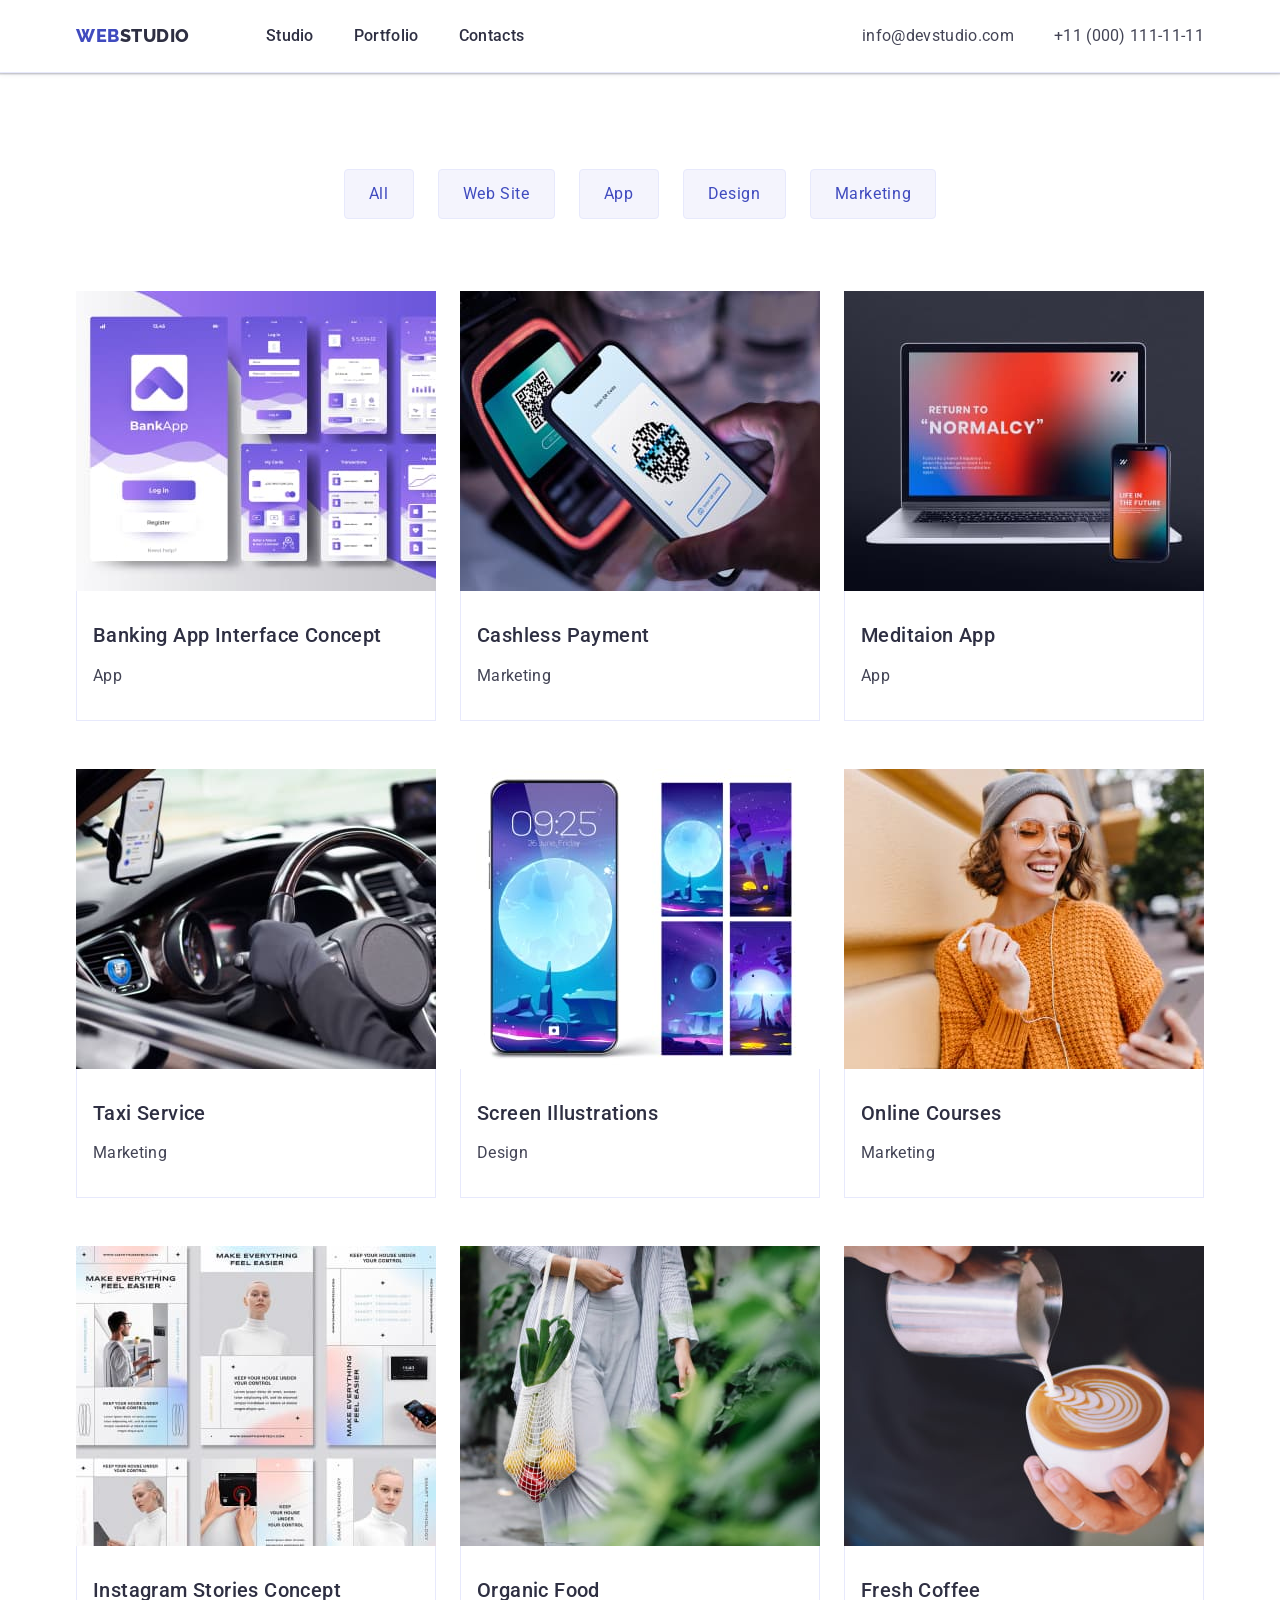
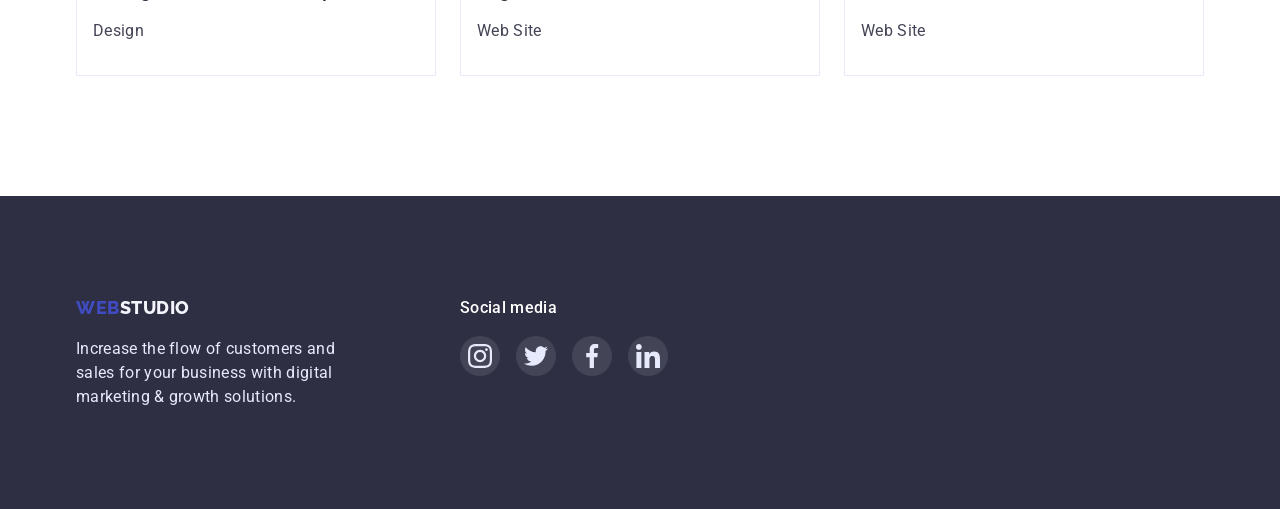
==== portfolio.html @ be3b5464 "Initial commit" ====
<!DOCTYPE html>
<html lang="en">
  <head>
    <meta charset="UTF-8" />
    <meta http-equiv="X-UA-Compatible" content="IE=edge" />
    <meta name="viewport" content="width=device-width, initial-scale=1.0" />
    <title>WebStudio</title>
    <!-- Fonts -->
    <link rel="preconnect" href="https://fonts.googleapis.com" />
    <link rel="preconnect" href="https://fonts.gstatic.com" crossorigin />
    <link
      href="https://fonts.googleapis.com/css2?family=Raleway:wght@800&family=Roboto:wght@400;500;700;900&display=swap"
      rel="stylesheet"
    />
    <!-- Modern normalize -->
    <link
      rel="stylesheet"
      href="https://cdnjs.cloudflare.com/ajax/libs/modern-normalize/1.1.0/modern-normalize.min.css"
      integrity="sha512-wpPYUAdjBVSE4KJnH1VR1HeZfpl1ub8YT/NKx4PuQ5NmX2tKuGu6U/JRp5y+Y8XG2tV+wKQpNHVUX03MfMFn9Q=="
      crossorigin="anonymous"
      referrerpolicy="no-referrer"
    />
    <!-- CSS внешняя таблица стилей -->
    <link rel="stylesheet" href="./css/styles.css" />
  </head>

  <body>
    <!-- Header -->
    <header class="header">
      <div class="header-container container">
        <nav class="nav">
          <a class="logo" href="./index.html">Web<span class="accent-head">Studio</span></a>
          <ul class="nav-list list">
            <li class="nav-item">
              <a class="nav-link" href="./index.html">Studio</a>
            </li>
            <li class="nav-item">
              <a class="nav-link" href="./portfolio.html">Portfolio</a>
            </li>
            <li class="nav-item">
              <a class="nav-link" href="#">Contacts</a>
            </li>
          </ul>
        </nav>
        <address>
          <ul class="address list">
            <li class="address-list">
              <a class="address-link" href="mailto:info@devstudio.com">info@devstudio.com</a>
            </li>
            <li class="address-list">
              <a class="address-link" href="tel:+110001111111">+11 (000) 111-11-11</a>
            </li>
          </ul>
        </address>
      </div>
    </header>

    <main>
      <!-- Filter button -->
      <section class="section portfolio">
        <div class="container">
          <h1 hidden>Portfolio</h1>
          <ul class="filter list">
            <li class="item">
              <button class="filter-btn" type="button">All</button>
            </li>
            <li class="item">
              <button class="filter-btn" type="button">Web Site</button>
            </li>
            <li class="item">
              <button class="filter-btn" type="button">App</button>
            </li>
            <li class="item">
              <button class="filter-btn" type="button">Design</button>
            </li>
            <li class="item">
              <button class="filter-btn" type="button">Marketing</button>
            </li>
          </ul>
          <!-- Projects -->
          <ul class="filter-list list">
            <li class="filter-list-item">
              <a class="filter-list-box" href="">
                <img
                  class="filter-list-image"
                  src="./images/1-banking-app.jpg"
                  alt="Banking App Interface"
                  width="360"
                  height="300"
                />
                <div class="filter-box">
                  <h2 class="filter-subtitle">Banking App Interface Concept</h2>
                  <p class="filter-description">App</p>
                </div>
              </a>
            </li>
            <li class="filter-list-item">
              <a class="filter-list-box" href="">
                <img
                  class="filter-list-image"
                  src="./images/2-cashless-pay.jpg"
                  alt="Cashless payment by phone"
                  width="360"
                  height="300"
                />
                <div class="filter-box">
                  <h2 class="filter-subtitle">Cashless Payment</h2>
                  <p class="filter-description">Marketing</p>
                </div>
              </a>
            </li>
            <li class="filter-list-item">
              <a class="filter-list-box" href="">
                <img
                  class="filter-list-image"
                  src="./images/3-meditaion-app.jpg"
                  alt="Meditation App"
                  width="360"
                  height="300"
                />
                <div class="filter-box">
                  <h2 class="filter-subtitle">Meditaion App</h2>
                  <p class="filter-description">App</p>
                </div>
              </a>
            </li>
            <li class="filter-list-item">
              <a class="filter-list-box" href="">
                <img
                  class="filter-list-image"
                  src="./images/4-taxi-service.jpg"
                  alt="Hand on the wheel"
                  width="360"
                  height="300"
                />
                <div class="filter-box">
                  <h2 class="filter-subtitle">Taxi Service</h2>
                  <p class="filter-description">Marketing</p>
                </div>
              </a>
            </li>
            <li class="filter-list-item">
              <a class="filter-list-box" href="">
                <img
                  class="filter-list-image"
                  src="./images/5-screen-illustration.jpg"
                  alt="Mobile Screen Illustration"
                  width="360"
                  height="300"
                />
                <div class="filter-box">
                  <h2 class="filter-subtitle">Screen Illustrations</h2>
                  <p class="filter-description">Design</p>
                </div>
              </a>
            </li>
            <li class="filter-list-item">
              <a class="filter-list-box" href="">
                <img
                  class="filter-list-image"
                  src="./images/6-online-courses.jpg"
                  alt="The girl is smiling"
                  width="360"
                  height="300"
                />
                <div class="filter-box">
                  <h2 class="filter-subtitle">Online Courses</h2>
                  <p class="filter-description">Marketing</p>
                </div>
              </a>
            </li>
            <li class="filter-list-item">
              <a class="filter-list-box" href="">
                <img
                  class="filter-list-image"
                  src="./images/7-instagram-stories.jpg"
                  alt="Examples of Instagram stories"
                  width="360"
                  height="300"
                />
                <div class="filter-box">
                  <h2 class="filter-subtitle">Instagram Stories Concept</h2>
                  <p class="filter-description">Design</p>
                </div>
              </a>
            </li>
            <li class="filter-list-item">
              <a class="filter-list-box" href="">
                <img
                  class="filter-list-image"
                  src="./images/8-organic-food.jpg"
                  alt="Fruits and vegetables in pouch"
                  width="360"
                  height="300"
                />
                <div class="filter-box">
                  <h2 class="filter-subtitle">Organic Food</h2>
                  <p class="filter-description">Web Site</p>
                </div>
              </a>
            </li>
            <li class="filter-list-item">
              <a class="filter-list-box" href="">
                <img
                  class="filter-list-image"
                  src="./images/9-fresh-coffee.jpg"
                  alt="Cup of coffee"
                  width="360"
                  height="300"
                />
                <div class="filter-box">
                  <h2 class="filter-subtitle">Fresh Coffee</h2>
                  <p class="filter-description">Web Site</p>
                </div>
              </a>
            </li>
          </ul>
        </div>
      </section>
    </main>

    <!-- Footer -->
    <footer class="footer">
      <div class="container footer-flex">
        <div class="footer-left">
          <a class="logo" href="./index.html">Web<span class="accent-foot">Studio</span></a>
          <p class="footer-text">
            Increase the flow of customers and sales for your business with digital marketing &
            growth solutions.
          </p>
        </div>
        <div class="footer-right">
          <p class="social-media">Social media</p>
          <ul class="footer-socials list">
            <li class="footer-socials-item">
              <a href="" class="footer-socials-link">
                <svg class="footer-socials-icon" width="24px" height="24px">
                  <use href="./images/icons.svg#instagram"></use>
                </svg>
              </a>
            </li>
            <li class="footer-socials-item">
              <a href="" class="footer-socials-link">
                <svg class="footer-socials-icon" width="24px" height="24px">
                  <use href="./images/icons.svg#twitter"></use>
                </svg>
              </a>
            </li>
            <li class="footer-socials-item">
              <a href="" class="footer-socials-link">
                <svg class="footer-socials-icon" width="24px" height="24px">
                  <use href="./images/icons.svg#facebook"></use>
                </svg>
              </a>
            </li>
            <li class="footer-socials-item">
              <a href="" class="footer-socials-link">
                <svg class="footer-socials-icon" width="24px" height="24px">
                  <use href="./images/icons.svg#linkedin"></use>
                </svg>
              </a>
            </li>
          </ul>
        </div>
      </div>
    </footer>
  </body>
</html>
---- css/styles.css ----
* {
  box-sizing: border-box;
}

:root {
  --primary-text-color: #2e2f42;
  --text-color-secondary: #434455;
  --btn-primary: #4d5ae5;
  --btn-accent: #404bbf;
  --text-white: #ffffff;
  --background-primary: #f4f4fd;
  --background-secondary: #e7e9fc;
  --customers: #8e8f99;
  --footer-social-link-hoover: #31d0aa;
  --footer-social-link: rgba(255, 255, 255, 0.1);
}

/* WEBSTUDIO and Portfolio / html styles fprmatting  */

body {
  /* main text formatting */
  font-family: 'Roboto', normal;
  font-size: 16px;
  line-height: 1.5;
  letter-spacing: 0.02em;
  color: var(--primary-text-color);
}

P,
ul,
h1,
h2,
h3,
h4,
h5,
h6 {
  margin-top: 0;
}

p {
  margin-bottom: 0;
}

.container {
  width: 100;
  max-width: 1158px;
  margin-left: auto;
  margin-right: auto;
  padding-left: 15px;
  padding-right: 15px;
}

.section {
  padding-top: 120px;
  padding-bottom: 120px;
}

.list {
  margin: 0;
  padding: 0;
  list-style-type: none;
}

.link {
  text-decoration: none;
}

/* Header */

.header {
  border-bottom: 1px solid #e7e9fc;
  box-shadow: 0px 2px 1px rgba(46, 47, 66, 0.08), 0px 1px 1px rgba(46, 47, 66, 0.16),
    0px 1px 6px rgba(46, 47, 66, 0.08);
}

.header-container {
  display: flex;
  justify-content: space-between;
}

.nav {
  display: flex;
  align-items: center;
}

/* LOGO */
/* logo head WEB accent*/
.logo {
  font-family: 'Raleway', normal;
  font-weight: 800;
  font-size: 18px;
  line-height: 1.33;
  letter-spacing: 0.03em;
  text-transform: uppercase;
  text-decoration: none;
  color: var(--btn-accent);
}
/* logo head STUDIO accent*/
.accent-head {
  color: var(--primary-text-color);
}

/* NAVIGATION BAR */

.nav-list {
  display: flex;
  margin-left: 76px;
  margin-right: auto;
}
.nav-list .nav-item + .nav-item {
  margin-left: 40px;
}
.nav-link {
  display: block;
  padding-top: 24px;
  padding-bottom: 24px;
  font-weight: 500;
  line-height: 1.5;
  letter-spacing: 0.02em;
  color: var(--primary-text-color);
  text-decoration: none;
}

.address {
  display: flex;
}
.address .address-list + .address-list {
  margin-left: 40px;
}
.address-link {
  display: block;
  padding-top: 24px;
  padding-bottom: 24px;
  font-style: normal;
  line-height: 1.5;
  letter-spacing: 0.02em;
  color: var(--text-color-secondary);
  text-decoration: none;
}

.nav-link:hover,
.nav-link:focus,
.address-link:hover,
.address-link:focus {
  color: var(--btn-accent);
}

/* MAIN */

/* hero section_1 */
.section-hero {
  max-width: 1440px;
  height: 600px;
  padding-top: 188px;
  padding-bottom: 188px;
  margin-left: auto;
  margin-right: auto;
  background-color: var(--primary-text-color);
  background-image: linear-gradient(rgba(46, 47, 66, 0.7), rgba(46, 47, 66, 0.7)),
    url(../images/hero-background-image.jpg);
  text-align: center;
  background-position: center;
  background-size: cover;
}
.hero-title {
  width: 496px;
  margin-left: auto;
  margin-right: auto;
  margin-bottom: 48px;
  font-size: 56px;
  line-height: 1.07;
  letter-spacing: 0.02em;
  color: var(--text-white);
}
/* button-hero */
.hero-button {
  display: inline-block;
  text-align: center;

  cursor: pointer;
  min-width: 169px;
  padding: 16px 32px 16px 32px;

  border: 1px transparent;
  border-radius: 4px;
  font-weight: 500;
  letter-spacing: 0.04em;
  color: var(--text-white);
  background-color: var(--btn-accent);

  box-shadow: 0px 4px 4px rgba(0, 0, 0, 0.15);
}
.hero-button:hover,
.hero-button:focus {
  background-color: var(--btn-primary);
}

/* features section_2 */
.features {
  padding-bottom: 0;
}
.section-title-hidden {
  position: absolute;
  width: 1px;
  height: 1px;
  margin: -1px;
  border: 0;
  padding: 0;
  white-space: nowrap;
  clip-path: inset(100%);
  clip: rect(0 0 0 0);
  overflow: hidden;
}
.section-title {
  text-align: center;
  margin-bottom: 72px;
  font-size: 36px;
  line-height: 1.11;
  letter-spacing: 0.02em;
  text-transform: capitalize;
}
.section-subtitle {
  margin: 0;
  margin-bottom: 8px;
  font-weight: 500;
  font-size: 20px;
  line-height: 1.2;
  letter-spacing: 0.02em;
}

.features-list {
  display: flex;
  flex-wrap: wrap;
}
.feature-item {
  width: 264px;
  margin-right: 24px;
}
.feture-icon {
  display: flex;
  justify-content: center;
  align-items: center;
  width: 264px;
  height: 112px;
  background-color: var(--background-primary);
  margin-bottom: 8px;
}
.feature-item:nth-child(4n) {
  margin: 0;
}
.features-desc {
  line-height: 1.5;
  letter-spacing: 0.02em;
  color: var(--text-color-secondary);
}

/* About Us section_3 */
.section-title {
  text-align: center;
  margin-bottom: 72px;
  font-size: 36px;
  line-height: 1.11;
  letter-spacing: 0.02em;
  text-transform: capitalize;
}
.product-list {
  display: flex;
  flex-wrap: wrap;
}
.product-item {
  width: 360px;
  border: 1px solid #e7e9fc;
  margin-right: 24px;
}
.product-item-image {
  display: block;
  max-width: 100%;
  height: auto;
}
.product-item:nth-child(3n) {
  margin: 0;
}

/* section Our Team section_4*/
.team {
  background-color: var(--background-primary);
}
.team-list {
  display: flex;
  flex-wrap: wrap;
}
.team-item {
  width: 264px;
  margin-right: 24px;
  padding-bottom: 32px;
  background-color: var(--text-white);
  box-shadow: 0px 1px 6px rgba(46, 47, 66, 0.08), 0px 1px 1px rgba(46, 47, 66, 0.16),
    0px 2px 1px rgba(46, 47, 66, 0.08);
  border-radius: 0px 0px 4px 4px;
}
.team-item:nth-child(4n) {
  margin: 0;
}
.team-title {
  margin-top: 32px;
}
.team-desc {
  margin-bottom: 0;
  line-height: 1.5;
  letter-spacing: 0.02em;
  color: var(--text-color-secondary);
  margin-bottom: 8px;
}
.team-list .section-subtitle,
.team-list .team-desc {
  text-align: center;
}
.team-socials {
  display: flex;
  justify-content: center;
  gap: 24px;
}
.team-socials-link {
  display: flex;
  justify-content: center;
  align-items: center;
  width: 40px;
  height: 40px;
  border-radius: 50%;
  background-color: var(--btn-primary);
}
.team-socials-link:hover,
.team-socials-link:focus {
  background-color: var(--btn-accent);
}
.team-socials-icon {
  width: 16px;
  height: 16px;
  fill: var(--background-secondary);
}

/* Customers section_5 */
.customer {
  display: flex;
}
.customer-list {
  display: flex;
  width: 168px;
}
.customer-list-link {
  display: flex;
  justify-content: center;
  align-items: center;
  cursor: pointer;
  width: 100%;
  height: 88px;
  border: 1px solid var(--customers);
  border-radius: 4px;
  color: var(--customers);
}
.customer-list:not(:last-child) {
  margin-right: 24px;
}
.customer-list-icon {
  fill: currentColor;
}
.customer-list-link:hover,
.customer-lis-link:focus {
  color: var(--btn-accent);
  border: 1px solid var(--btn-accent);
}

/* Footer */
.footer {
  padding-top: 100px;
  padding-bottom: 100px;
  background-color: var(--primary-text-color);
}
/* logo footer */
.footer-flex {
  display: flex;
}
.footer-left {
  margin-right: 120px;
}
.accent-foot {
  color: var(--background-primary);
}
.footer-text {
  width: 264px;
  margin-top: 16px;
  line-height: 1.5;
  letter-spacing: 0.02em;
  color: var(--background-secondary);
}
.social-media {
  font-weight: 500;
  font-size: 16px;
  line-height: 1.5;
  letter-spacing: 0.02em;
  color: var(--text-white);
  margin-bottom: 16px;
}
.footer-socials {
  display: flex;
  justify-content: center;
  gap: 16px;
}
.footer-socials-link {
  display: flex;
  justify-content: center;
  align-items: center;
  width: 40px;
  height: 40px;
  border-radius: 50%;
  background-color: var(--footer-social-link);
}
.footer-socials-link:hover,
.footer-socials-link:focus {
  background-color: var(--footer-social-link-hoover);
}
.footer-socials-icon {
  fill: var(--background-secondary);
}

/* PORTFOLIO */

/* filter button */
.portfolio {
  padding-top: 96px;
}
.filter {
  margin-bottom: 72px;
  display: flex;
  justify-content: center;
}
.filter .item + .item {
  margin-left: 24px;
}
.filter-btn {
  text-align: center;
  display: inline-block;
  width: auto;
  min-width: 69px;
  border-radius: 4px;
  padding: 12px 24px 12px 24px;
  cursor: pointer;
  line-height: 1.5;
  letter-spacing: 0.04em;
  color: var(--btn-accent);
  background-color: var(--background-primary);
  border: 1px solid var(--background-secondary);
}
.filter-btn:hover,
.filter-btn:focus,
.filter-btn:active {
  box-shadow: 0px 3px 1px rgba(0, 0, 0, 0.1), 0px 2px 1px rgba(0, 0, 0, 0.08),
    0px 2px 2px rgba(0, 0, 0, 0.12);
  color: var(--text-white);
  background-color: var(--btn-primary);
  border: 1px solid var(--btn-primary);
}

/* projects examples */
.filter {
  margin-bottom: 72px;
}
.filter-list {
  display: flex;
  flex-wrap: wrap;
  gap: 48px 24px;
}
.filter-list-item {
  flex-basis: calc((100% - 48px) / 3);
}
.filter-list-box {
  text-decoration: none;
  display: block;
  max-width: 100%;
  height: auto;
}
.filter-list-box:hover,
.filter-list-box:focus {
  box-shadow: 0px 1px 6px rgba(46, 47, 66, 0.08), 0px 1px 1px rgba(46, 47, 66, 0.16),
    0px 2px 1px rgba(46, 47, 66, 0.08);
}
.filter-list-image {
  display: block;
}
.filter-subtitle {
  font-weight: 500;
  font-size: 20px;
  line-height: 1.2;
  letter-spacing: 0.02em;
  color: var(--primary-text-color);
}
.filter-description {
  line-height: 1.5;
  letter-spacing: 0.02em;
  color: var(--text-color-secondary);
}
.filter-box {
  padding: 32px 0 32px 16px;
  border: 1px solid var(--background-secondary);
  border-top: none;
}
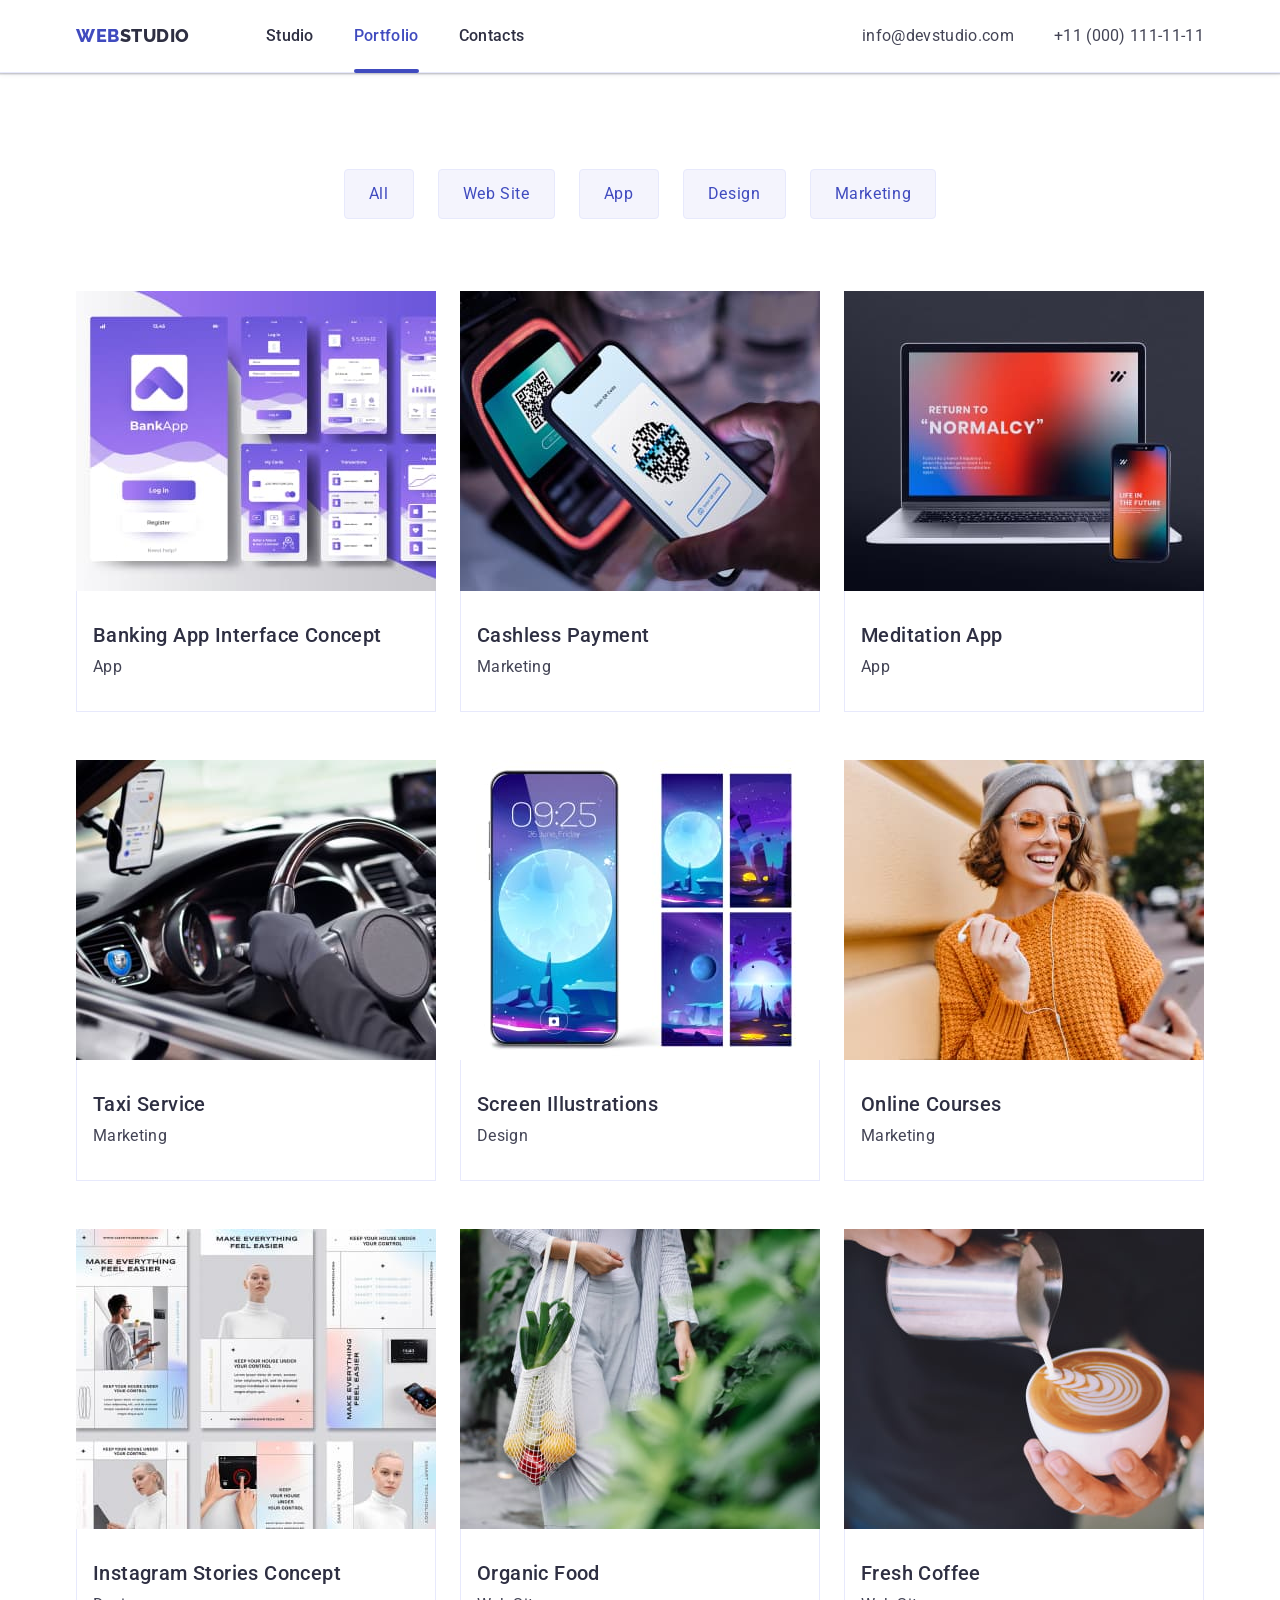
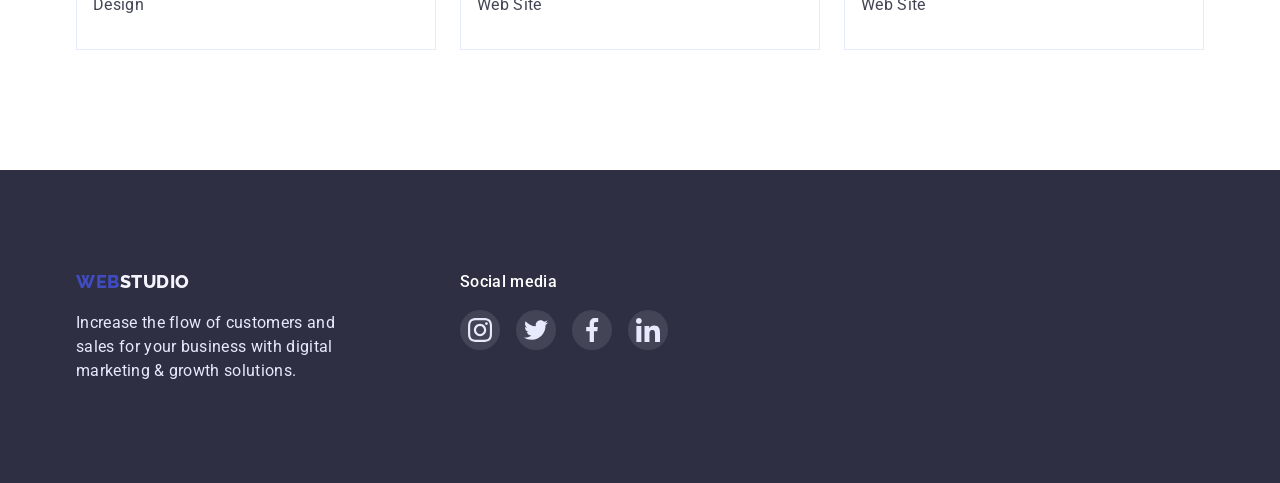
==== commit ee150f0c: "I'm not sure everything is right" ====
--- a/portfolio.html
+++ b/portfolio.html
@@ -35,7 +35,7 @@
               <a class="nav-link" href="./index.html">Studio</a>
             </li>
             <li class="nav-item">
-              <a class="nav-link" href="./portfolio.html">Portfolio</a>
+              <a class="nav-link active" href="./portfolio.html">Portfolio</a>
             </li>
             <li class="nav-item">
               <a class="nav-link" href="#">Contacts</a>
@@ -77,17 +77,25 @@
               <button class="filter-btn" type="button">Marketing</button>
             </li>
           </ul>
+
           <!-- Projects -->
           <ul class="filter-list list">
             <li class="filter-list-item">
-              <a class="filter-list-box" href="">
-                <img
-                  class="filter-list-image"
-                  src="./images/1-banking-app.jpg"
-                  alt="Banking App Interface"
-                  width="360"
-                  height="300"
-                />
+              <a class="filter-list-link" href="">
+                <div class="filter-list-box">
+                  <img
+                    class="filter-list-image"
+                    src="./images/1-banking-app.jpg"
+                    alt="Banking App Interface"
+                    width="360"
+                    height="300"
+                  />
+                  <p class="overlay">
+                    Lorem ipsum dolor sit amet consectetur adipisicing elit. Repellat ducimus ipsa
+                    corrupti. Hic libero illo ex asperiores ab perferendis! Aperiam fugit nihil
+                    repudiandae id cumque eligendi velit sint dolorem sunt.
+                  </p>
+                </div>
                 <div class="filter-box">
                   <h2 class="filter-subtitle">Banking App Interface Concept</h2>
                   <p class="filter-description">App</p>
@@ -95,14 +103,21 @@
               </a>
             </li>
             <li class="filter-list-item">
-              <a class="filter-list-box" href="">
-                <img
-                  class="filter-list-image"
-                  src="./images/2-cashless-pay.jpg"
-                  alt="Cashless payment by phone"
-                  width="360"
-                  height="300"
-                />
+              <a class="filter-list-link" href="">
+                <div class="filter-list-box">
+                  <img
+                    class="filter-list-image"
+                    src="./images/2-cashless-pay.jpg"
+                    alt="Cashless payment by phone"
+                    width="360"
+                    height="300"
+                  />
+                  <p class="overlay">
+                    Lorem ipsum dolor sit amet consectetur adipisicing elit. Repellat ducimus ipsa
+                    corrupti. Hic libero illo ex asperiores ab perferendis! Aperiam fugit nihil
+                    repudiandae id cumque eligendi velit sint dolorem sunt.
+                  </p>
+                </div>
                 <div class="filter-box">
                   <h2 class="filter-subtitle">Cashless Payment</h2>
                   <p class="filter-description">Marketing</p>
@@ -110,29 +125,43 @@
               </a>
             </li>
             <li class="filter-list-item">
-              <a class="filter-list-box" href="">
-                <img
-                  class="filter-list-image"
-                  src="./images/3-meditaion-app.jpg"
-                  alt="Meditation App"
-                  width="360"
-                  height="300"
-                />
-                <div class="filter-box">
-                  <h2 class="filter-subtitle">Meditaion App</h2>
+              <a class="filter-list-link" href="">
+                <div class="filter-list-box">
+                  <img
+                    class="filter-list-image"
+                    src="./images/3-meditaion-app.jpg"
+                    alt="Meditation App"
+                    width="360"
+                    height="300"
+                  />
+                  <p class="overlay">
+                    Lorem ipsum dolor sit amet consectetur adipisicing elit. Repellat ducimus ipsa
+                    corrupti. Hic libero illo ex asperiores ab perferendis! Aperiam fugit nihil
+                    repudiandae id cumque eligendi velit sint dolorem sunt.
+                  </p>
+                </div>
+                <div class="filter-box">
+                  <h2 class="filter-subtitle">Meditation App</h2>
                   <p class="filter-description">App</p>
                 </div>
               </a>
             </li>
             <li class="filter-list-item">
-              <a class="filter-list-box" href="">
-                <img
-                  class="filter-list-image"
-                  src="./images/4-taxi-service.jpg"
-                  alt="Hand on the wheel"
-                  width="360"
-                  height="300"
-                />
+              <a class="filter-list-link" href="">
+                <div class="filter-list-box">
+                  <img
+                    class="filter-list-image"
+                    src="./images/4-taxi-service.jpg"
+                    alt="Hand on the wheel"
+                    width="360"
+                    height="300"
+                  />
+                  <p class="overlay">
+                    Lorem ipsum dolor sit amet consectetur adipisicing elit. Repellat ducimus ipsa
+                    corrupti. Hic libero illo ex asperiores ab perferendis! Aperiam fugit nihil
+                    repudiandae id cumque eligendi velit sint dolorem sunt.
+                  </p>
+                </div>
                 <div class="filter-box">
                   <h2 class="filter-subtitle">Taxi Service</h2>
                   <p class="filter-description">Marketing</p>
@@ -140,14 +169,21 @@
               </a>
             </li>
             <li class="filter-list-item">
-              <a class="filter-list-box" href="">
-                <img
-                  class="filter-list-image"
-                  src="./images/5-screen-illustration.jpg"
-                  alt="Mobile Screen Illustration"
-                  width="360"
-                  height="300"
-                />
+              <a class="filter-list-link" href="">
+                <div class="filter-list-box">
+                  <img
+                    class="filter-list-image"
+                    src="./images/5-screen-illustration.jpg"
+                    alt="Mobile Screen Illustration"
+                    width="360"
+                    height="300"
+                  />
+                  <p class="overlay">
+                    Lorem ipsum dolor sit amet consectetur adipisicing elit. Repellat ducimus ipsa
+                    corrupti. Hic libero illo ex asperiores ab perferendis! Aperiam fugit nihil
+                    repudiandae id cumque eligendi velit sint dolorem sunt.
+                  </p>
+                </div>
                 <div class="filter-box">
                   <h2 class="filter-subtitle">Screen Illustrations</h2>
                   <p class="filter-description">Design</p>
@@ -155,14 +191,21 @@
               </a>
             </li>
             <li class="filter-list-item">
-              <a class="filter-list-box" href="">
-                <img
-                  class="filter-list-image"
-                  src="./images/6-online-courses.jpg"
-                  alt="The girl is smiling"
-                  width="360"
-                  height="300"
-                />
+              <a class="filter-list-link" href="">
+                <div class="filter-list-box">
+                  <img
+                    class="filter-list-image"
+                    src="./images/6-online-courses.jpg"
+                    alt="The girl is smiling"
+                    width="360"
+                    height="300"
+                  />
+                  <p class="overlay">
+                    Lorem ipsum dolor sit amet consectetur adipisicing elit. Repellat ducimus ipsa
+                    corrupti. Hic libero illo ex asperiores ab perferendis! Aperiam fugit nihil
+                    repudiandae id cumque eligendi velit sint dolorem sunt.
+                  </p>
+                </div>
                 <div class="filter-box">
                   <h2 class="filter-subtitle">Online Courses</h2>
                   <p class="filter-description">Marketing</p>
@@ -170,14 +213,21 @@
               </a>
             </li>
             <li class="filter-list-item">
-              <a class="filter-list-box" href="">
-                <img
-                  class="filter-list-image"
-                  src="./images/7-instagram-stories.jpg"
-                  alt="Examples of Instagram stories"
-                  width="360"
-                  height="300"
-                />
+              <a class="filter-list-link" href="">
+                <div class="filter-list-box">
+                  <img
+                    class="filter-list-image"
+                    src="./images/7-instagram-stories.jpg"
+                    alt="Examples of Instagram stories"
+                    width="360"
+                    height="300"
+                  />
+                  <p class="overlay">
+                    Lorem ipsum dolor sit amet consectetur adipisicing elit. Repellat ducimus ipsa
+                    corrupti. Hic libero illo ex asperiores ab perferendis! Aperiam fugit nihil
+                    repudiandae id cumque eligendi velit sint dolorem sunt.
+                  </p>
+                </div>
                 <div class="filter-box">
                   <h2 class="filter-subtitle">Instagram Stories Concept</h2>
                   <p class="filter-description">Design</p>
@@ -185,14 +235,21 @@
               </a>
             </li>
             <li class="filter-list-item">
-              <a class="filter-list-box" href="">
-                <img
-                  class="filter-list-image"
-                  src="./images/8-organic-food.jpg"
-                  alt="Fruits and vegetables in pouch"
-                  width="360"
-                  height="300"
-                />
+              <a class="filter-list-link" href="">
+                <div class="filter-list-box">
+                  <img
+                    class="filter-list-image"
+                    src="./images/8-organic-food.jpg"
+                    alt="Fruits and vegetables in pouch"
+                    width="360"
+                    height="300"
+                  />
+                  <p class="overlay">
+                    Lorem ipsum dolor sit amet consectetur adipisicing elit. Repellat ducimus ipsa
+                    corrupti. Hic libero illo ex asperiores ab perferendis! Aperiam fugit nihil
+                    repudiandae id cumque eligendi velit sint dolorem sunt.
+                  </p>
+                </div>
                 <div class="filter-box">
                   <h2 class="filter-subtitle">Organic Food</h2>
                   <p class="filter-description">Web Site</p>
@@ -200,14 +257,21 @@
               </a>
             </li>
             <li class="filter-list-item">
-              <a class="filter-list-box" href="">
-                <img
-                  class="filter-list-image"
-                  src="./images/9-fresh-coffee.jpg"
-                  alt="Cup of coffee"
-                  width="360"
-                  height="300"
-                />
+              <a class="filter-list-link" href="">
+                <div class="filter-list-box">
+                  <img
+                    class="filter-list-image"
+                    src="./images/9-fresh-coffee.jpg"
+                    alt="Cup of coffee"
+                    width="360"
+                    height="300"
+                  />
+                  <p class="overlay">
+                    Lorem ipsum dolor sit amet consectetur adipisicing elit. Repellat ducimus ipsa
+                    corrupti. Hic libero illo ex asperiores ab perferendis! Aperiam fugit nihil
+                    repudiandae id cumque eligendi velit sint dolorem sunt.
+                  </p>
+                </div>
                 <div class="filter-box">
                   <h2 class="filter-subtitle">Fresh Coffee</h2>
                   <p class="filter-description">Web Site</p>
--- a/css/styles.css
+++ b/css/styles.css
@@ -119,6 +119,24 @@
   letter-spacing: 0.02em;
   color: var(--primary-text-color);
   text-decoration: none;
+  position: relative;
+  transition-property: color;
+  transition-duration: 250ms;
+  transition-timing-function: cubic-bezier(0.4, 0, 0.2, 1);
+}
+.nav-link.active {
+  color: var(--btn-accent);
+}
+.nav-link.active::after {
+  content: '';
+  display: block;
+  width: 100%;
+  height: 4px;
+  background-color: var(--btn-accent);
+  position: absolute;
+  bottom: -1px;
+  left: 0;
+  border-radius: 2px;
 }
 
 .address {
@@ -150,12 +168,10 @@
 /* hero section_1 */
 .section-hero {
   max-width: 1440px;
-  height: 600px;
   padding-top: 188px;
   padding-bottom: 188px;
   margin-left: auto;
   margin-right: auto;
-  background-color: var(--primary-text-color);
   background-image: linear-gradient(rgba(46, 47, 66, 0.7), rgba(46, 47, 66, 0.7)),
     url(../images/hero-background-image.jpg);
   text-align: center;
@@ -163,7 +179,7 @@
   background-size: cover;
 }
 .hero-title {
-  width: 496px;
+  width: 500px;
   margin-left: auto;
   margin-right: auto;
   margin-bottom: 48px;
@@ -172,15 +188,12 @@
   letter-spacing: 0.02em;
   color: var(--text-white);
 }
-/* button-hero */
 .hero-button {
   display: inline-block;
   text-align: center;
-
   cursor: pointer;
   min-width: 169px;
   padding: 16px 32px 16px 32px;
-
   border: 1px transparent;
   border-radius: 4px;
   font-weight: 500;
@@ -189,6 +202,10 @@
   background-color: var(--btn-accent);
 
   box-shadow: 0px 4px 4px rgba(0, 0, 0, 0.15);
+
+  transition-property: color, background-color, box-shadow;
+  transition-duration: 250ms;
+  transition-timing-function: cubic-bezier(0.4, 0, 0.2, 1);
 }
 .hero-button:hover,
 .hero-button:focus {
@@ -423,6 +440,57 @@
   fill: var(--background-secondary);
 }
 
+/* Modal and Backdrop */
+
+.backdrop-hero {
+  position: fixed;
+  top: 0;
+  left: 0;
+  width: 100%;
+  height: 100%;
+  background-color: rgba(46, 47, 66, 0.4);
+  transition: opacity 250ms cubic-bezier(0.4, 0, 0.2, 1),
+    visibility 250ms cubic-bezier(0.4, 0, 0.2, 1);
+  visibility: visible;
+  pointer-events: auto;
+  opacity: 1;
+}
+.backdrop-hero.is-hidden {
+  opacity: 0;
+  pointer-events: none;
+  visibility: hidden;
+}
+.backdrop-hero.is-hidden .modal-hero {
+  transform: translate(-50%, -50%) scale(1);
+}
+
+.modal-hero {
+  position: absolute;
+  top: 50%;
+  left: 50%;
+  transform: translate(-50%, -50%) scale(1);
+  width: 408px;
+  height: 576px;
+  background: #fcfcfc;
+  box-shadow: 0px 1px 1px rgba(0, 0, 0, 0.14), 0px 1px 3px rgba(0, 0, 0, 0.12),
+    0px 2px 1px rgba(0, 0, 0, 0.2);
+  border-radius: 4px;
+}
+
+.hero-button-close {
+  display: flex;
+  justify-content: center;
+  align-items: center;
+  position: absolute;
+  top: 24px;
+  right: 24px;
+  border-radius: 12px;
+  width: 24px;
+  height: 24px;
+  background: #e7e9fc;
+  border: 1px solid rgba(0, 0, 0, 0.1);
+}
+
 /* PORTFOLIO */
 
 /* filter button */
@@ -449,7 +517,10 @@
   letter-spacing: 0.04em;
   color: var(--btn-accent);
   background-color: var(--background-primary);
-  border: 1px solid var(--background-secondary);
+  border: 1px solid #e7e9fc;
+  transition-property: box-shadow, color, background-color;
+  transition-duration: 250ms;
+  transition-timing-function: cubic-bezier(0.4, 0, 0.2, 1);
 }
 .filter-btn:hover,
 .filter-btn:focus,
@@ -458,10 +529,10 @@
     0px 2px 2px rgba(0, 0, 0, 0.12);
   color: var(--text-white);
   background-color: var(--btn-primary);
-  border: 1px solid var(--btn-primary);
-}
-
-/* projects examples */
+}
+
+/* products examples */
+
 .filter {
   margin-bottom: 72px;
 }
@@ -473,34 +544,67 @@
 .filter-list-item {
   flex-basis: calc((100% - 48px) / 3);
 }
-.filter-list-box {
+.filter-list-link {
   text-decoration: none;
   display: block;
   max-width: 100%;
   height: auto;
-}
-.filter-list-box:hover,
-.filter-list-box:focus {
+  transition-property: box-shadow;
+  transition-duration: 250ms;
+  transition-timing-function: cubic-bezier(0.4, 0, 0.2, 1);
+}
+.filter-list-link:hover,
+.filter-list-link:focus {
   box-shadow: 0px 1px 6px rgba(46, 47, 66, 0.08), 0px 1px 1px rgba(46, 47, 66, 0.16),
     0px 2px 1px rgba(46, 47, 66, 0.08);
 }
 .filter-list-image {
   display: block;
 }
+.filter-list-box {
+  position: relative;
+  overflow: hidden;
+}
+.overlay {
+  position: absolute;
+  left: 0;
+  top: 0;
+  width: 100%;
+  height: 100%;
+  padding-top: 40px;
+  padding-left: 32px;
+  padding-right: 32px;
+  overflow: auto;
+  transform: translate(0, 100%);
+  transition: transform 250ms linear;
+  line-height: 1.5;
+  letter-spacing: 0.02em;
+  color: var(--background-primary);
+  background-color: var(--btn-primary);
+}
+
+.filter-list-link:hover .overlay,
+.filter-list-link:focus .overlay {
+  transform: translate(0, 0);
+}
+
 .filter-subtitle {
   font-weight: 500;
   font-size: 20px;
   line-height: 1.2;
   letter-spacing: 0.02em;
   color: var(--primary-text-color);
-}
+  margin-bottom: 8px;
+}
+
 .filter-description {
   line-height: 1.5;
   letter-spacing: 0.02em;
   color: var(--text-color-secondary);
 }
+
 .filter-box {
   padding: 32px 0 32px 16px;
-  border: 1px solid var(--background-secondary);
+  border: 1px solid #e7e9fc;
   border-top: none;
 }
